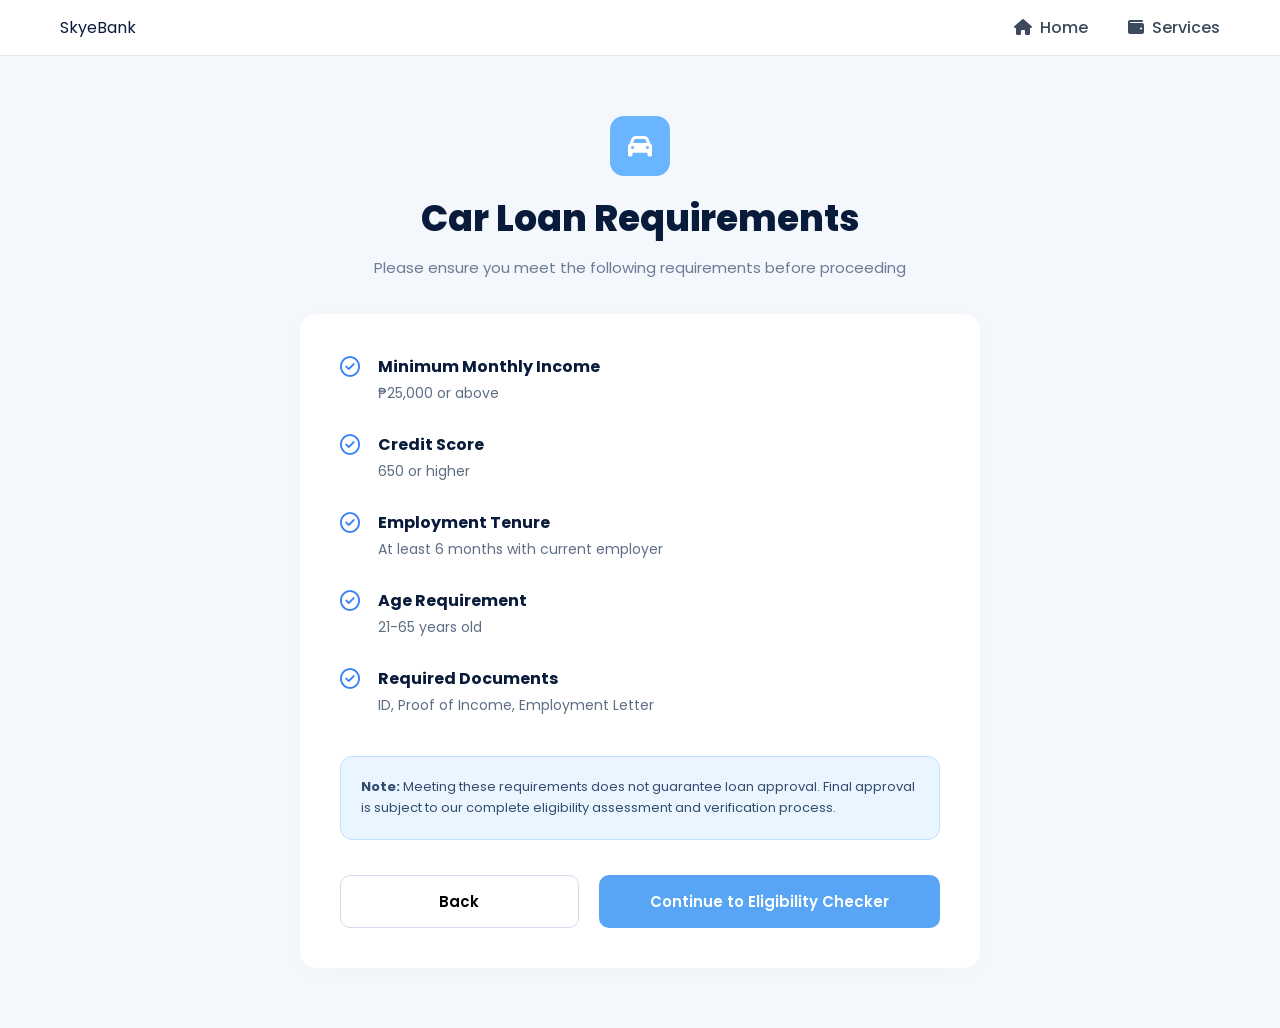
==== apply.html @ e3c6fae0 "frontend UI/UX home landing page and services" ====
<!DOCTYPE html>
<html lang="en">
<head>
    <meta charset="UTF-8">
    <meta name="viewport" content="width=device-width, initial-scale=1.0">
    <title>SkyeBank - Loan Requirements</title>
    <!-- Linking both styles to keep your BDO navbar consistent -->
    <link rel="stylesheet" href="style.css">
    <link rel="stylesheet" href="apply.css">
    <!-- Google Fonts & Font Awesome Icons -->
    <link href="https://fonts.googleapis.com/css2?family=Poppins:wght@300;400;500;600;700;800&display=swap" rel="stylesheet">
    <link rel="stylesheet" href="https://cdnjs.cloudflare.com/ajax/libs/font-awesome/6.5.1/css/all.min.css">
</head>
<body>

    <!-- Your BDO Royal Blue Navbar -->
    <nav class="navbar">
        <div class="logo">
            <span class="logo-text">SkyeBank</span>
        </div>
        <ul class="nav-links">
            <li><a href="index.html"><i class="fa-solid fa-house"></i>Home</a></li>
            <li><a href="services.html" class="active"><i class="fa-solid fa-wallet"></i>Services</a></li>
        </ul>
    </nav>

    <!-- Main View Wrapper -->
    <div class="requirements-wrapper">
        
        <!-- Dynamic Header Area -->
        <div class="req-header">
            <div class="icon-badge" id="req-icon-container">
                <i class="fa-solid fa-car" id="req-icon"></i>
            </div>
            <h1 id="req-title">Car Loan Requirements</h1>
            <p class="subtitle">Please ensure you meet the following requirements before proceeding</p>
        </div>

        <!-- The White Requirements Card Box -->
        <div class="req-card">
            <div class="req-list">
                <!-- Item 1 -->
                <div class="req-item">
                    <i class="fa-regular fa-circle-check check-icon"></i>
                    <div class="req-text">
                        <h3>Minimum Monthly Income</h3>
                        <p id="req-income">₱25,000 or above</p>
                    </div>
                </div>

                <!-- Item 2 -->
                <div class="req-item">
                    <i class="fa-regular fa-circle-check check-icon"></i>
                    <div class="req-text">
                        <h3>Credit Score</h3>
                        <p id="req-credit">650 or higher</p>
                    </div>
                </div>

                <!-- Item 3 -->
                <div class="req-item">
                    <i class="fa-regular fa-circle-check check-icon"></i>
                    <div class="req-text">
                        <h3>Employment Tenure</h3>
                        <p id="req-tenure">At least 6 months with current employer</p>
                    </div>
                </div>

                <!-- Item 4 -->
                <div class="req-item">
                    <i class="fa-regular fa-circle-check check-icon"></i>
                    <div class="req-text">
                        <h3>Age Requirement</h3>
                        <p id="req-age">21-65 years old</p>
                    </div>
                </div>

                <!-- Item 5 -->
                <div class="req-item">
                    <i class="fa-regular fa-circle-check check-icon"></i>
                    <div class="req-text">
                        <h3>Required Documents</h3>
                        <p id="req-docs">ID, Proof of Income, Employment Letter</p>
                    </div>
                </div>
            </div>

            <!-- Light Blue Info Warning Box -->
            <div class="note-box">
                <p><strong>Note:</strong> Meeting these requirements does not guarantee loan approval. Final approval is subject to our complete eligibility assessment and verification process.</p>
            </div>

            <!-- Navigation Buttons -->
            <div class="action-buttons">
                <a href="services.html" class="btn-back">Back</a>
                <button id="continueBtn" class="btn-continue">Continue to Eligibility Checker</button>
            </div>
        </div>
    </div>

    <script src="apply.js"></script>
</body>
</html>
---- style.css ----
* {
    margin: 0;
    padding: 0;
    box-sizing: border-box;
    font-family: 'Poppins', sans-serif;
}

body {
    background: #f6f8fb;
    color: #081b3a;
}

html {
    scroll-behavior: smooth;
}

/* NAVBAR */
.navbar {
    display: flex;
    justify-content: space-between;
    align-items: center;
    padding: 15px 60px;
    background: white;
    border-bottom: 1px solid #e6e6e6;
}

.logo {
    display: flex;
    align-items: center;
    gap: 10px;
}

.logo img {
    width: 100px;
}

.logo h2 {
    font-size: 28px;
    font-weight: 700;
}

.nav-links {
    display: flex;
    gap: 40px;
    list-style: none;
}

.nav-links a {
    text-decoration: none;
    color: #3d4a5d;
    font-weight: 500;
}

.nav-links a:hover {
    color: #4da3ff;
}

/* Add space between navbar icons and text */
.nav-links a i {
    margin-right: 8px; /* Pushes the text away from the icon slightly */
    font-size: 16px;   /* Matches the icon size to your font nicely */
    transition: 0.3s;  /* Keeps the smooth hover effect you built */
}

/* HERO */
.hero {
    max-width: 1200px;
    margin: auto;
    padding: 70px 20px;
    display: flex;
    justify-content: space-between;
    align-items: center;
    gap: 50px;
}

.hero-content {
    flex: 1;
}

.hero-content h1 {
    font-size: 68px;
    line-height: 1.1;
    font-weight: 800;
    margin-bottom: 20px;
}

.hero-content p {
    font-size: 24px;
    color: #4c5c72;
    max-width: 650px;
    margin-bottom: 30px;
}

.hero-content .hero-btn {
    display: inline-block;
    border: none;
    background: #69b5ff;
    color: white;
    padding: 16px 35px;
    border-radius: 14px;
    font-size: 18px;
    font-weight: 600;
    cursor: pointer;
    text-decoration: none;
    box-shadow: 0 10px 20px rgba(0,0,0,.15);
    transition: .3s;
}

.hero-content .hero-btn:hover {
    transform: translateY(-3px);
    background: #4ca3ff;
}

/* RIGHT CARD */
.hero-card {
    flex: 1;
    display: flex;
    justify-content: center;
}

.info-box {
    width: 100%;
    max-width: 500px;
    background: #67b3ff;
    padding: 26px;
    border-radius: 25px;
    box-shadow: 0 20px 40px rgba(0,0,0,.15);
}

.info-box > div {
    background: white;
}

.info-item {
    display: flex;
    align-items: center;
    gap: 15px;
    background: white;
    padding: 14px 20px;
}

.info-item:first-child {
    border-radius: 18px 18px 0 0;
}

.info-item:last-child {
    border-radius: 0 0 18px 18px;
}

.icon {
    width: 42px;
    height: 42px;
    border-radius: 50%;
    display: flex;
    justify-content: center;
    align-items: center;
}

.success {
    background: #d8f6e1;
    color: #0f9d58;
}

.secure {
    background: #dce9ff;
    color: #4d84ff;
}

.analysis {
    background: #efe0ff;
    color: #a337ff;
}

.info-item h4 {
    font-size: 18px;
}

.info-item p {
    color: #6d7b90;
    font-size: 14px;
}

/* Subtle lifted effect when the user hovers over a card */
.feature-card:hover {
    transform: translateY(-6px);
    box-shadow: 0 20px 40px rgba(0, 0, 0, 0.08);
}

.feature-icon {
    width: 50px;
    height: 50px;
    border-radius: 12px;
    background: #69b5ff; /* Matches your hero button color */
    color: #ffffff;
    display: flex;
    justify-content: center;
    align-items: center;
    font-size: 22px;
    margin-bottom: 25px;
}

.feature-card h3 {
    font-size: 24px;
    font-weight: 700;
    color: #081b3a;
    margin-bottom: 15px;
}

.feature-card p {
    font-size: 15px;
    line-height: 1.7;
    color: #58677c;
}

/* Responsive design adjustments for smaller screens */
@media (max-width: 992px) {
    .feature-container {
        grid-template-columns: 1fr;
        gap: 25px;
    }
    
    .features h2 {
        font-size: 34px;
        margin-bottom: 40px;
    }
}

/* RESPONSIVE */
@media(max-width: 992px) {
    .hero {
        flex-direction: column;
        text-align: center;
    }
    .hero-content h1 {
        font-size: 55px;
    }
    .feature-container {
        grid-template-columns: 1fr;
    }
}

@media(max-width: 768px) {
    .navbar {
        padding: 15px 20px;
    }
    .hero-content h1 {
        font-size: 42px;
    }
    .hero-content p {
        font-size: 18px;
    }
    .features h2 {
        font-size: 34px;
    }
}

/*  WHY CHOOSE SKYEBANK SECTION STYLES*/

.features {
    max-width: 1200px;
    margin: 0 auto;
    padding: 80px 20px;
}

.features h2 {
    text-align: center;
    font-size: 42px;
    font-weight: 800;
    color: #081b3a;
    margin-bottom: 60px;
}

.feature-container {
    display: grid;
    grid-template-columns: repeat(3, 1fr);
    gap: 30px;
}

.feature-card {
    background: #ffffff;
    padding: 40px 30px;
    border-radius: 20px;
    box-shadow: 0 15px 35px rgba(0, 0, 0, 0.04), 0 5px 15px rgba(0, 0, 0, 0.02);
    transition: transform 0.4s cubic-bezier(0.165, 0.84, 0.44, 1), box-shadow 0.4s ease;
}

.feature-card:hover {
    transform: translateY(-6px);
    box-shadow: 0 20px 40px rgba(0, 0, 0, 0.08);
}

.feature-icon {
    width: 50px;
    height: 50px;
    border-radius: 12px;
    background: #69b5ff; 
    color: #ffffff;
    display: flex;
    justify-content: center;
    align-items: center;
    font-size: 22px;
    margin-bottom: 25px;
}

.feature-card h3 {
    font-size: 24px;
    font-weight: 700;
    color: #081b3a;
    margin-bottom: 15px;
}

.feature-card p {
    font-size: 15px;
    line-height: 1.7;
    color: #58677c;
}

/* Responsive design adjustments */
@media (max-width: 992px) {
    .feature-container {
        grid-template-columns: 1fr;
        gap: 25px;
    }
    
    .features h2 {
        font-size: 34px;
        margin-bottom: 40px;
    }
}
---- apply.css ----
/* ==========================================================================
   REQUIREMENTS PAGE STYLES (apply.css)
   ========================================================================== */

body {
    background-color: #f4f7fc; /* Soft grayish-blue tone matching the app canvas */
    font-family: 'Poppins', sans-serif;
    margin: 0;
    padding: 0;
}

.requirements-wrapper {
    max-width: 720px;
    margin: 60px auto;
    padding: 0 20px;
}

/* Header Elements Styling */
.req-header {
    text-align: center;
    margin-bottom: 35px;
}

.icon-badge {
    width: 60px;
    height: 60px;
    background-color: #69b5ff; /* Light sky blue backdrop box */
    color: #ffffff;
    border-radius: 14px;
    display: inline-flex;
    justify-content: center;
    align-items: center;
    font-size: 24px;
    margin-bottom: 15px;
}

.req-header h1 {
    font-size: 36px;
    font-weight: 800;
    color: #081b3a;
    margin: 0 0 10px 0;
}

.req-header .subtitle {
    font-size: 15px;
    color: #6b7c96;
    margin: 0;
}

/* White Card Content Box */
.req-card {
    background: #ffffff;
    border-radius: 16px;
    padding: 40px;
    box-shadow: 0 4px 20px rgba(0, 0, 0, 0.02); /* Extremely subtle premium frame shadow */
}

.req-list {
    display: flex;
    flex-direction: column;
    gap: 28px;
    margin-bottom: 40px;
}

.req-item {
    display: flex;
    align-items: flex-start;
    gap: 18px;
}

/* Checkmarks matching image_8a043f.png color rules */
.check-icon {
    font-size: 20px;
    color: #3b82f6; 
    margin-top: 3px;
}

.req-text h3 {
    font-size: 16px;
    font-weight: 700;
    color: #081b3a;
    margin: 0 0 4px 0;
}

.req-text p {
    font-size: 14px;
    color: #5e6e85;
    margin: 0;
}

/* Light Blue Callout Notice Box */
.note-box {
    background-color: #eaf5ff;
    border: 1px solid #bce0ff;
    border-radius: 12px;
    padding: 20px;
    margin-bottom: 35px;
}

.note-box p {
    font-size: 13px;
    line-height: 1.6;
    color: #334d6e;
    margin: 0;
}

/* Bottom Actions Control Rows */
.action-buttons {
    display: flex;
    gap: 20px;
}

.btn-back {
    flex: 1;
    text-align: center;
    text-decoration: none;
    padding: 14px;
    border: 1px solid #d2dbec;
    border-radius: 10px;
    background: #ffffff;
    color: #000000;
    font-size: 15px;
    font-weight: 600;
    cursor: pointer;
    transition: background 0.2s ease;
}

.btn-back:hover {
    background: #f8fafc;
}

.btn-continue {
    flex: 1.5; /* Gives the main blue primary button a wider priority structure */
    padding: 14px;
    border: none;
    border-radius: 10px;
    background: #59a5f5; /* Light gradient blue accent from your primary checker button layout */
    color: #ffffff;
    font-size: 15px;
    font-weight: 600;
    cursor: pointer;
    transition: background 0.2s ease;
}

.btn-continue:hover {
    background: #4294eb;
}
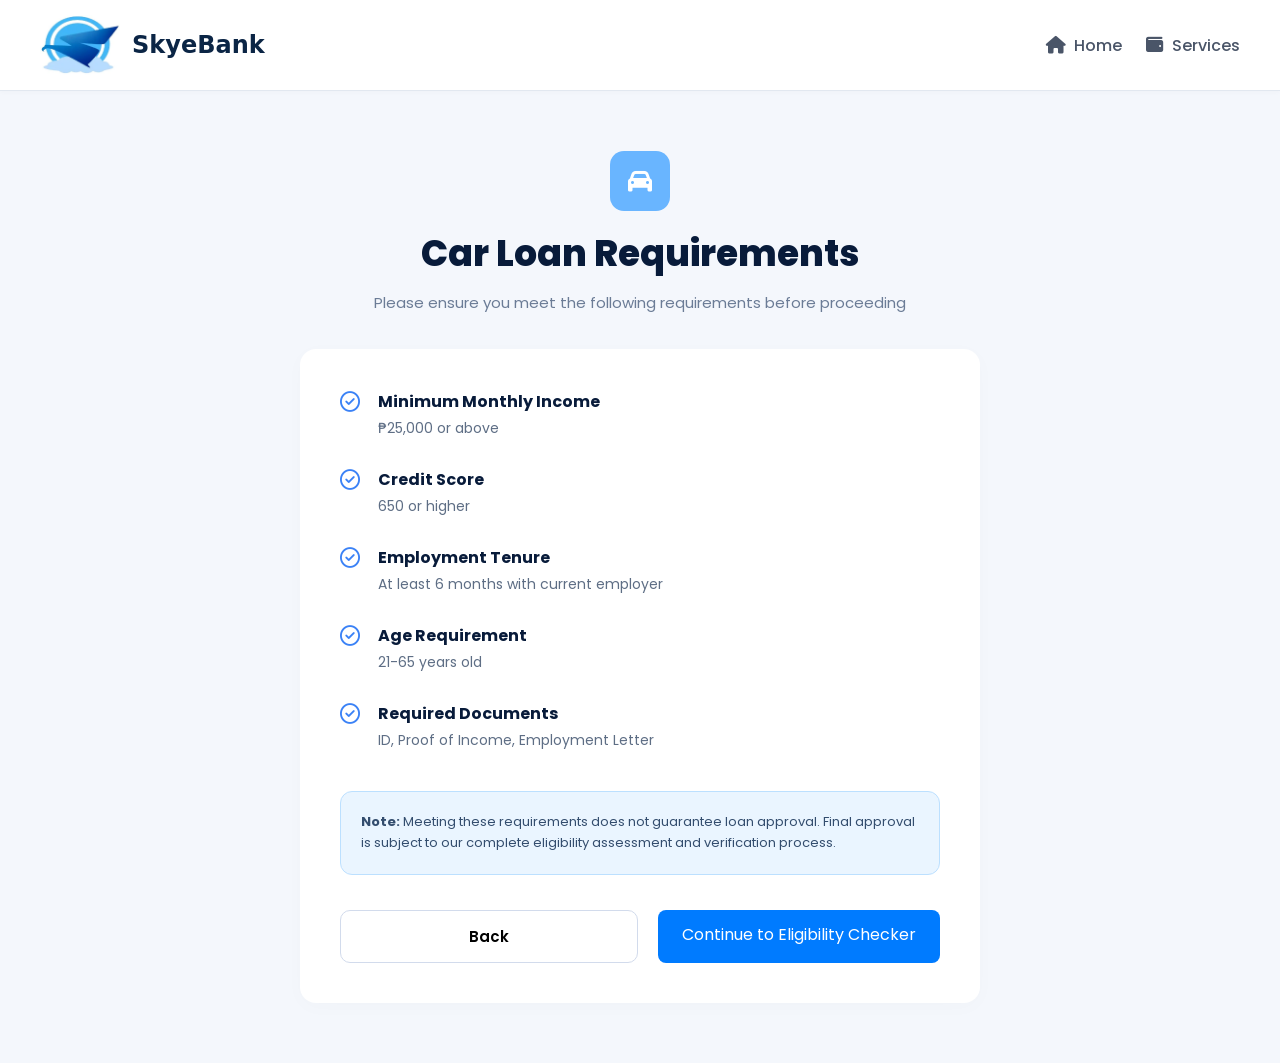
==== commit 08bf3d6e: "progress" ====
--- a/apply.html
+++ b/apply.html
@@ -14,15 +14,17 @@
 <body>
 
     <!-- Your BDO Royal Blue Navbar -->
-    <nav class="navbar">
-        <div class="logo">
-            <span class="logo-text">SkyeBank</span>
-        </div>
-        <ul class="nav-links">
-            <li><a href="index.html"><i class="fa-solid fa-house"></i>Home</a></li>
-            <li><a href="services.html" class="active"><i class="fa-solid fa-wallet"></i>Services</a></li>
-        </ul>
+    <header class="main-header">
+    <a href="index.html" class="logo-container">
+        <img src="images/SkyeBank Logo copy.webp" alt="SkyeBank Logo" class="logo-img">
+        <span class="logo-text">SkyeBank</span>
+    </a>
+
+    <nav class="nav-links">
+        <a href="index.html"><i class="fas fa-home"></i> Home</a>
+        <a href="services.html"><i class="fas fa-wallet"></i> Services</a>
     </nav>
+</header>
 
     <!-- Main View Wrapper -->
     <div class="requirements-wrapper">
@@ -93,7 +95,7 @@
             <!-- Navigation Buttons -->
             <div class="action-buttons">
                 <a href="services.html" class="btn-back">Back</a>
-                <button id="continueBtn" class="btn-continue">Continue to Eligibility Checker</button>
+                <a href="assessment.html" id="continue-checker-btn" class="continue-btn">Continue to Eligibility Checker</a>
             </div>
         </div>
     </div>
--- a/style.css
+++ b/style.css
@@ -14,55 +14,76 @@
     scroll-behavior: smooth;
 }
 
-/* NAVBAR */
-.navbar {
+/* ==========================================================================
+   UNIFIED BRAND HEADER & NAVIGATION STYLES
+   ========================================================================== */
+
+/* Main header row alignment */
+.main-header {
     display: flex;
     justify-content: space-between;
     align-items: center;
-    padding: 15px 60px;
-    background: white;
-    border-bottom: 1px solid #e6e6e6;
-}
-
-.logo {
-    display: flex;
-    align-items: center;
-    gap: 10px;
-}
-
-.logo img {
-    width: 100px;
-}
-
-.logo h2 {
-    font-size: 28px;
+    padding: 15px 40px;
+    background-color: #ffffff;
+    border-bottom: 1px solid #e2e8f0;
+    box-shadow: 0 2px 4px rgba(0, 0, 0, 0.02);
+}
+
+/* Logo layout structure */
+.logo-container {
+    display: flex;
+    align-items: center;
+    gap: 12px;
+    text-decoration: none;
+}
+
+/* Force the logo image to stay consistently scaled */
+.logo-img {
+    height: 60px; 
+    width: auto;
+    object-fit: contain;
+}
+
+/* SkyeBank Typography styling */
+.logo-text {
+    font-size: 1.5rem;
     font-weight: 700;
-}
-
+    color: #0b2545; /* Dark corporate navy blue */
+    font-family: system-ui, -apple-system, sans-serif;
+}
+
+/* Right-aligned navigation list */
 .nav-links {
     display: flex;
-    gap: 40px;
-    list-style: none;
-}
-
+    align-items: center;
+    gap: 24px;
+}
+
+/* Nav links basic state */
 .nav-links a {
     text-decoration: none;
-    color: #3d4a5d;
+    color: #4a5568; /* Balanced slate text */
     font-weight: 500;
-}
-
-.nav-links a:hover {
-    color: #4da3ff;
-}
-
-/* Add space between navbar icons and text */
+    display: inline-flex;
+    align-items: center;
+    gap: 8px;
+    transition: color 0.2s ease-in-out;
+}
+
+/* Sync icon color to parent link text */
 .nav-links a i {
-    margin-right: 8px; /* Pushes the text away from the icon slightly */
-    font-size: 16px;   /* Matches the icon size to your font nicely */
-    transition: 0.3s;  /* Keeps the smooth hover effect you built */
-}
-
-/* HERO */
+    color: #4a5568;
+    font-size: 1.1rem;
+    transition: color 0.2s ease-in-out;
+}
+
+/* Complete synchronized color swap on hover */
+.nav-links a:hover, 
+.nav-links a:hover i {
+    color: #3b82f6; /* Interactive bright brand blue */
+}
+
+/* HERO SECTION */
 .hero {
     max-width: 1200px;
     margin: auto;
@@ -180,82 +201,7 @@
     font-size: 14px;
 }
 
-/* Subtle lifted effect when the user hovers over a card */
-.feature-card:hover {
-    transform: translateY(-6px);
-    box-shadow: 0 20px 40px rgba(0, 0, 0, 0.08);
-}
-
-.feature-icon {
-    width: 50px;
-    height: 50px;
-    border-radius: 12px;
-    background: #69b5ff; /* Matches your hero button color */
-    color: #ffffff;
-    display: flex;
-    justify-content: center;
-    align-items: center;
-    font-size: 22px;
-    margin-bottom: 25px;
-}
-
-.feature-card h3 {
-    font-size: 24px;
-    font-weight: 700;
-    color: #081b3a;
-    margin-bottom: 15px;
-}
-
-.feature-card p {
-    font-size: 15px;
-    line-height: 1.7;
-    color: #58677c;
-}
-
-/* Responsive design adjustments for smaller screens */
-@media (max-width: 992px) {
-    .feature-container {
-        grid-template-columns: 1fr;
-        gap: 25px;
-    }
-    
-    .features h2 {
-        font-size: 34px;
-        margin-bottom: 40px;
-    }
-}
-
-/* RESPONSIVE */
-@media(max-width: 992px) {
-    .hero {
-        flex-direction: column;
-        text-align: center;
-    }
-    .hero-content h1 {
-        font-size: 55px;
-    }
-    .feature-container {
-        grid-template-columns: 1fr;
-    }
-}
-
-@media(max-width: 768px) {
-    .navbar {
-        padding: 15px 20px;
-    }
-    .hero-content h1 {
-        font-size: 42px;
-    }
-    .hero-content p {
-        font-size: 18px;
-    }
-    .features h2 {
-        font-size: 34px;
-    }
-}
-
-/*  WHY CHOOSE SKYEBANK SECTION STYLES*/
-
+/* WHY CHOOSE SKYEBANK SECTION STYLES */
 .features {
     max-width: 1200px;
     margin: 0 auto;
@@ -315,15 +261,33 @@
     color: #58677c;
 }
 
-/* Responsive design adjustments */
+/* RESPONSIVE MEDIA QUERIES */
 @media (max-width: 992px) {
+    .hero {
+        flex-direction: column;
+        text-align: center;
+    }
+    .hero-content h1 {
+        font-size: 55px;
+    }
     .feature-container {
         grid-template-columns: 1fr;
         gap: 25px;
     }
-    
     .features h2 {
         font-size: 34px;
         margin-bottom: 40px;
     }
+}
+
+@media (max-width: 768px) {
+    .main-header {
+        padding: 15px 20px;
+    }
+    .hero-content h1 {
+        font-size: 42px;
+    }
+    .hero-content p {
+        font-size: 18px;
+    }
 }
--- a/apply.css
+++ b/apply.css
@@ -2,6 +2,76 @@
    REQUIREMENTS PAGE STYLES (apply.css)
    ========================================================================== */
 
+/* ==========================================================================
+   UNIFIED BRAND HEADER & NAVIGATION STYLES
+   ========================================================================== */
+
+/* Main header row alignment */
+.main-header {
+    display: flex;
+    justify-content: space-between;
+    align-items: center;
+    padding: 15px 40px;
+    background-color: #ffffff;
+    border-bottom: 1px solid #e2e8f0;
+    box-shadow: 0 2px 4px rgba(0, 0, 0, 0.02);
+}
+
+/* Logo layout structure */
+.logo-container {
+    display: flex;
+    align-items: center;
+    gap: 12px;
+    text-decoration: none;
+}
+
+/* Force the logo image to stay consistently scaled */
+.logo-img {
+    height: 60px; 
+    width: auto;
+    object-fit: contain;
+}
+
+/* SkyeBank Typography styling */
+.logo-text {
+    font-size: 1.5rem;
+    font-weight: 700;
+    color: #0b2545; /* Dark corporate navy blue */
+    font-family: system-ui, -apple-system, sans-serif;
+}
+
+/* Right-aligned navigation list */
+.nav-links {
+    display: flex;
+    align-items: center;
+    gap: 24px;
+}
+
+/* Nav links basic state */
+.nav-links a {
+    text-decoration: none;
+    color: #4a5568; /* Balanced slate text */
+    font-weight: 500;
+    display: inline-flex;
+    align-items: center;
+    gap: 8px;
+    transition: color 0.2s ease-in-out;
+}
+
+/* Sync icon color to parent link text */
+.nav-links a i {
+    color: #4a5568;
+    font-size: 1.1rem;
+    transition: color 0.2s ease-in-out;
+}
+
+/* Complete synchronized color swap on hover */
+.nav-links a:hover, 
+.nav-links a:hover i {
+    color: #3b82f6; /* Interactive bright brand blue */
+}
+
+/* PAGE CONTENT */
 body {
     background-color: #f4f7fc; /* Soft grayish-blue tone matching the app canvas */
     font-family: 'Poppins', sans-serif;
@@ -68,7 +138,7 @@
     gap: 18px;
 }
 
-/* Checkmarks matching image_8a043f.png color rules */
+/* Checkmarks matching image color rules */
 .check-icon {
     font-size: 20px;
     color: #3b82f6; 
@@ -134,7 +204,7 @@
     padding: 14px;
     border: none;
     border-radius: 10px;
-    background: #59a5f5; /* Light gradient blue accent from your primary checker button layout */
+    background: #59a5f5; /* Light gradient blue accent */
     color: #ffffff;
     font-size: 15px;
     font-weight: 600;
@@ -144,4 +214,15 @@
 
 .btn-continue:hover {
     background: #4294eb;
+}
+
+/* Button utility mappings */
+.button-group button, .continue-btn {
+    background-color: #007bff;
+    color: white;
+    padding: 12px 24px;
+    border-radius: 8px;
+    text-decoration: none;      /* Removes the default underline */
+    display: inline-block;      /* Forces the <a> tag to respect padding and height */
+    text-align: center;
 }
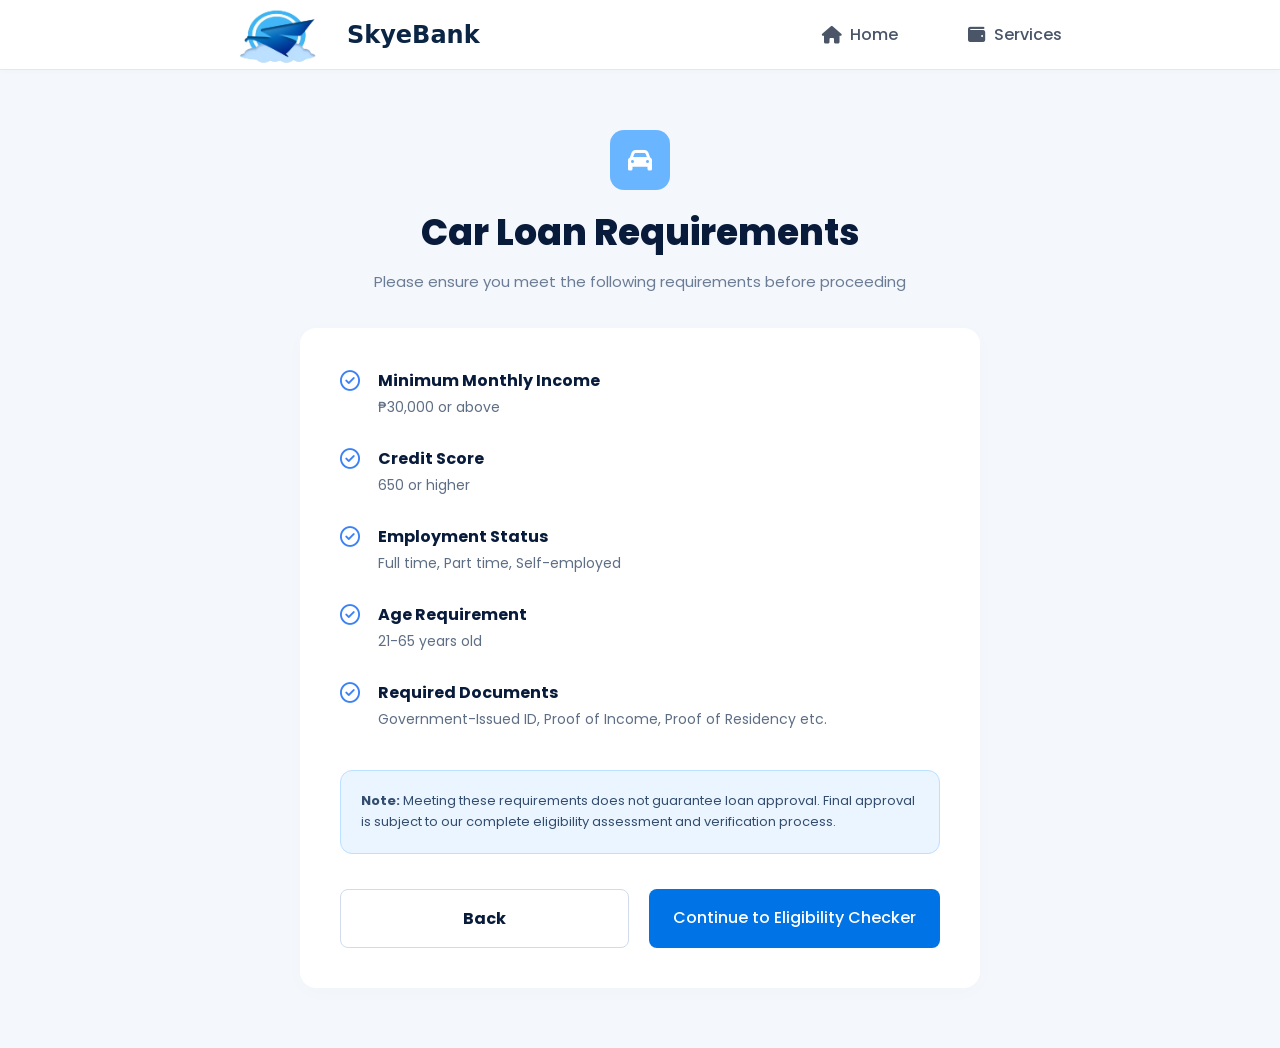
==== commit c180a9ed: "Merge pull request #1 from Lanceace5432/final Final" ====
--- a/apply.html
+++ b/apply.html
@@ -46,7 +46,7 @@
                     <i class="fa-regular fa-circle-check check-icon"></i>
                     <div class="req-text">
                         <h3>Minimum Monthly Income</h3>
-                        <p id="req-income">₱25,000 or above</p>
+                        <p id="req-income">₱30,000 or above</p>
                     </div>
                 </div>
 
@@ -63,8 +63,8 @@
                 <div class="req-item">
                     <i class="fa-regular fa-circle-check check-icon"></i>
                     <div class="req-text">
-                        <h3>Employment Tenure</h3>
-                        <p id="req-tenure">At least 6 months with current employer</p>
+                        <h3>Employment Status</h3>
+                        <p id="req-tenure">Full time, Part time, Self-employed</p>
                     </div>
                 </div>
 
@@ -82,7 +82,7 @@
                     <i class="fa-regular fa-circle-check check-icon"></i>
                     <div class="req-text">
                         <h3>Required Documents</h3>
-                        <p id="req-docs">ID, Proof of Income, Employment Letter</p>
+                        <p id="req-docs">Government-Issued ID, Proof of Income, Proof of Residency etc.</p>
                     </div>
                 </div>
             </div>
@@ -95,11 +95,11 @@
             <!-- Navigation Buttons -->
             <div class="action-buttons">
                 <a href="services.html" class="btn-back">Back</a>
+                <!-- Updated redirection link here -->
                 <a href="assessment.html" id="continue-checker-btn" class="continue-btn">Continue to Eligibility Checker</a>
             </div>
         </div>
     </div>
 
-    <script src="apply.js"></script>
 </body>
 </html>
--- a/style.css
+++ b/style.css
@@ -21,9 +21,15 @@
 /* Main header row alignment */
 .main-header {
     display: flex;
-    justify-content: space-between;
-    align-items: center;
-    padding: 15px 40px;
+    justify-content: space-between; 
+    align-items: center;
+    
+    /* THE FIX: 0px on top and bottom, 8% on the sides */
+    padding: 0 17%; 
+    
+    /* Optional: You can force a strict height to ensure it stays slim */
+    height: 70px; 
+    
     background-color: #ffffff;
     border-bottom: 1px solid #e2e8f0;
     box-shadow: 0 2px 4px rgba(0, 0, 0, 0.02);
@@ -39,7 +45,7 @@
 
 /* Force the logo image to stay consistently scaled */
 .logo-img {
-    height: 60px; 
+    height: 100px; 
     width: auto;
     object-fit: contain;
 }
@@ -56,7 +62,7 @@
 .nav-links {
     display: flex;
     align-items: center;
-    gap: 24px;
+    gap: 70px;
 }
 
 /* Nav links basic state */
@@ -80,7 +86,7 @@
 /* Complete synchronized color swap on hover */
 .nav-links a:hover, 
 .nav-links a:hover i {
-    color: #3b82f6; /* Interactive bright brand blue */
+    color: #0073e6; /* Interactive bright brand blue */
 }
 
 /* HERO SECTION */
--- a/apply.css
+++ b/apply.css
@@ -5,19 +5,22 @@
 /* ==========================================================================
    UNIFIED BRAND HEADER & NAVIGATION STYLES
    ========================================================================== */
-
-/* Main header row alignment */
 .main-header {
     display: flex;
-    justify-content: space-between;
-    align-items: center;
-    padding: 15px 40px;
+    justify-content: space-between; 
+    align-items: center;
+    
+    /* THE FIX: 0px on top and bottom, 8% on the sides */
+    padding: 0 17%; 
+    
+    /* Optional: You can force a strict height to ensure it stays slim */
+    height: 70px; 
+    
     background-color: #ffffff;
     border-bottom: 1px solid #e2e8f0;
     box-shadow: 0 2px 4px rgba(0, 0, 0, 0.02);
 }
 
-/* Logo layout structure */
 .logo-container {
     display: flex;
     align-items: center;
@@ -25,32 +28,28 @@
     text-decoration: none;
 }
 
-/* Force the logo image to stay consistently scaled */
 .logo-img {
-    height: 60px; 
+    height: 100px; 
     width: auto;
     object-fit: contain;
 }
 
-/* SkyeBank Typography styling */
 .logo-text {
     font-size: 1.5rem;
     font-weight: 700;
-    color: #0b2545; /* Dark corporate navy blue */
+    color: #0b2545; 
     font-family: system-ui, -apple-system, sans-serif;
 }
 
-/* Right-aligned navigation list */
 .nav-links {
     display: flex;
     align-items: center;
-    gap: 24px;
-}
-
-/* Nav links basic state */
+    gap: 70px;
+}
+
 .nav-links a {
     text-decoration: none;
-    color: #4a5568; /* Balanced slate text */
+    color: #4a5568; 
     font-weight: 500;
     display: inline-flex;
     align-items: center;
@@ -58,34 +57,40 @@
     transition: color 0.2s ease-in-out;
 }
 
-/* Sync icon color to parent link text */
 .nav-links a i {
     color: #4a5568;
     font-size: 1.1rem;
     transition: color 0.2s ease-in-out;
 }
 
-/* Complete synchronized color swap on hover */
 .nav-links a:hover, 
 .nav-links a:hover i {
-    color: #3b82f6; /* Interactive bright brand blue */
-}
-
-/* PAGE CONTENT */
+    color: #3b82f6; 
+}
+
+/* ==========================================================================
+   PAGE CONTENT & ANIMATION
+   ========================================================================== */
 body {
-    background-color: #f4f7fc; /* Soft grayish-blue tone matching the app canvas */
+    background-color: #f4f7fc; 
     font-family: 'Poppins', sans-serif;
     margin: 0;
     padding: 0;
 }
 
+/* This adds the smooth 0.3s Assessment fade-in to the entire block */
 .requirements-wrapper {
     max-width: 720px;
     margin: 60px auto;
     padding: 0 20px;
-}
-
-/* Header Elements Styling */
+    animation: fadeIn 0.3s ease-in-out; /* Matches assessment.css */
+}
+
+@keyframes fadeIn {
+    from { opacity: 0; transform: translateY(10px); }
+    to { opacity: 1; transform: translateY(0); }
+}
+
 .req-header {
     text-align: center;
     margin-bottom: 35px;
@@ -94,7 +99,7 @@
 .icon-badge {
     width: 60px;
     height: 60px;
-    background-color: #69b5ff; /* Light sky blue backdrop box */
+    background-color: #69b5ff; 
     color: #ffffff;
     border-radius: 14px;
     display: inline-flex;
@@ -117,12 +122,11 @@
     margin: 0;
 }
 
-/* White Card Content Box */
 .req-card {
     background: #ffffff;
     border-radius: 16px;
     padding: 40px;
-    box-shadow: 0 4px 20px rgba(0, 0, 0, 0.02); /* Extremely subtle premium frame shadow */
+    box-shadow: 0 4px 20px rgba(0, 0, 0, 0.02); 
 }
 
 .req-list {
@@ -138,7 +142,6 @@
     gap: 18px;
 }
 
-/* Checkmarks matching image color rules */
 .check-icon {
     font-size: 20px;
     color: #3b82f6; 
@@ -158,7 +161,6 @@
     margin: 0;
 }
 
-/* Light Blue Callout Notice Box */
 .note-box {
     background-color: #eaf5ff;
     border: 1px solid #bce0ff;
@@ -174,7 +176,9 @@
     margin: 0;
 }
 
-/* Bottom Actions Control Rows */
+/* ==========================================================================
+   NAVIGATION BUTTONS
+   ========================================================================== */
 .action-buttons {
     display: flex;
     gap: 20px;
@@ -184,13 +188,13 @@
     flex: 1;
     text-align: center;
     text-decoration: none;
-    padding: 14px;
+    padding: 16px; /* Matched to the taller Apply Now button */
     border: 1px solid #d2dbec;
-    border-radius: 10px;
+    border-radius: 8px; /* Sharper corners */
     background: #ffffff;
-    color: #000000;
-    font-size: 15px;
-    font-weight: 600;
+    color: #081b3a; 
+    font-size: 16px;
+    font-weight: 700; /* Bolder letters */
     cursor: pointer;
     transition: background 0.2s ease;
 }
@@ -200,29 +204,32 @@
 }
 
 .btn-continue {
-    flex: 1.5; /* Gives the main blue primary button a wider priority structure */
-    padding: 14px;
+    flex: 1.5; 
+    padding: 16px; /* Matched to the taller Apply Now button */
     border: none;
-    border-radius: 10px;
-    background: #59a5f5; /* Light gradient blue accent */
+    border-radius: 8px; /* Sharper corners */
+    background: #0073e6; /* THE FIX: The deep Apply Now Blue */
     color: #ffffff;
-    font-size: 15px;
-    font-weight: 600;
+    font-size: 16px;
+    font-weight: 700; /* THE FIX: Bolder letters */
     cursor: pointer;
     transition: background 0.2s ease;
+    text-decoration: none;
+    text-align: center;
 }
 
 .btn-continue:hover {
-    background: #4294eb;
-}
-
-/* Button utility mappings */
+    background: #005bb8; /* THE FIX: The dark Apply Now hover blue */
+}
+
+/* Optional safety utility class - keep this if it was already there */
 .button-group button, .continue-btn {
-    background-color: #007bff;
+    background-color: #0073e6;
     color: white;
-    padding: 12px 24px;
+    padding: 16px 24px;
     border-radius: 8px;
-    text-decoration: none;      /* Removes the default underline */
-    display: inline-block;      /* Forces the <a> tag to respect padding and height */
-    text-align: center;
+    text-decoration: none;      
+    display: inline-block;      
+    text-align: center;
+    font-weight: 500;
 }
